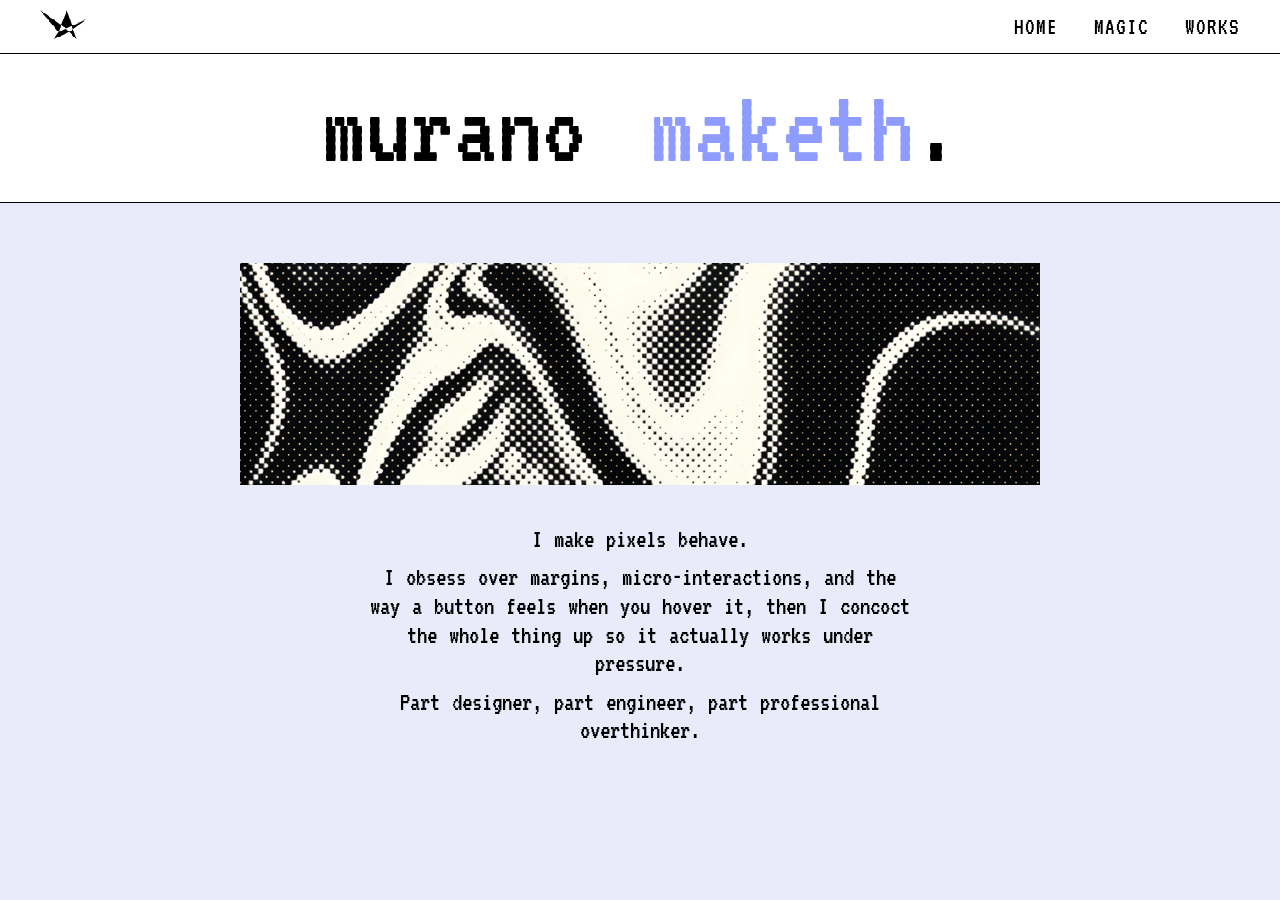
==== index.html @ e25b688c "Add files via upload" ====
<!DOCTYPE html>
<html lang="en">
<head>
    <meta charset="UTF-8">
    <meta name="viewport" content="width=device-width, initial-scale=1.0">
    <link rel="icon" type="image/png" href="Rectangle 7.png">
    <title>murano.</title>
    <link href="https://fonts.googleapis.com/css2?family=VT323&display=swap" rel="stylesheet">
    <link rel="stylesheet" href="style.css">
</head>
<body>

    <nav class="navbar">
        <div class="logo">
            <img src="Rectangle 7.png" alt="mura.works" class="logo-img">
        </div>
        <div class="nav-links">
            <a href="#">HOME</a>
            <a href="#">MAGIC</a>
            <a href="#">WORKS</a>
        </div>
    </nav>

    <header class="hero-section">
        <div class="hero-container">
            <span class="text-black">murano</span>
            <span class="text-blue">maketh<span class="dot">.</span></span>
        </div>
    </header>

    <main class="content">
        <div class="image-wrapper">
            <img src="Rectangle 6.png" alt="Design Graphic" class="main-image">
        </div>

        <article class="bio">
            <p>I make pixels behave.</p>
            <p>I obsess over margins, micro-interactions, and the way a button feels when you hover it, then I concoct the whole thing up so it actually works under pressure.</p>
            <p>Part designer, part engineer, part professional overthinker.</p>
        </article>
    </main>

    <script src="script.js"></script>
</body>
</html>
---- style.css ----
/* Reset and Base Styles */
* {
    margin: 0;
    padding: 0;
    box-sizing: border-box;
}

body {
    background-color: #E9EBFB; /* Light purple-grey background */
    font-family: 'VT323', monospace;
    color: #000;
}

/* Navbar */
.navbar {
    display: flex;
    justify-content: space-between;
    align-items: center;
    padding: 10px 40px;
    background-color: #fff;
    border-bottom: 1px solid #000;
}

.logo-img {
    height: 30px; /* Adjust based on your PNG size */
    image-rendering: pixelated;
}

.nav-links a {
    text-decoration: none;
    color: #000;
    font-size: 24px;
    margin-left: 30px;
    letter-spacing: 1px;
}

/* Hero Section */
.hero-section {
    background-color: #fff;
    padding: 30px 0;
    border-bottom: 1px solid #000;
    text-align: center;
}

.hero-container {
    font-size: 110px;
    line-height: 0.8;
}

.text-black { color: #000; }
.text-blue { color: #8E9BFF; margin-left: 20px; }
.dot { color: #000; }

/* Main Content */
.content {
    display: flex;
    flex-direction: column;
    align-items: center;
    padding: 60px 20px;
}

.image-wrapper {
    width: 100%;
    max-width: 800px;
    margin-bottom: 40px;
}

.main-image {
    width: 100%;
    display: block;
    /* Keeps halftone dots crisp */
    image-rendering: auto; 
}

/* Bio Text */
.bio {
    max-width: 550px;
    text-align: center;
}

.bio p {
    font-size: 26px;
    line-height: 1.1;
    margin-bottom: 10px;
    word-spacing: 2px;
}

/* Mobile Responsiveness */
@media (max-width: 768px) {
    .hero-container { font-size: 60px; }
    .nav-links a { font-size: 18px; margin-left: 15px; }
    .bio p { font-size: 20px; }
}
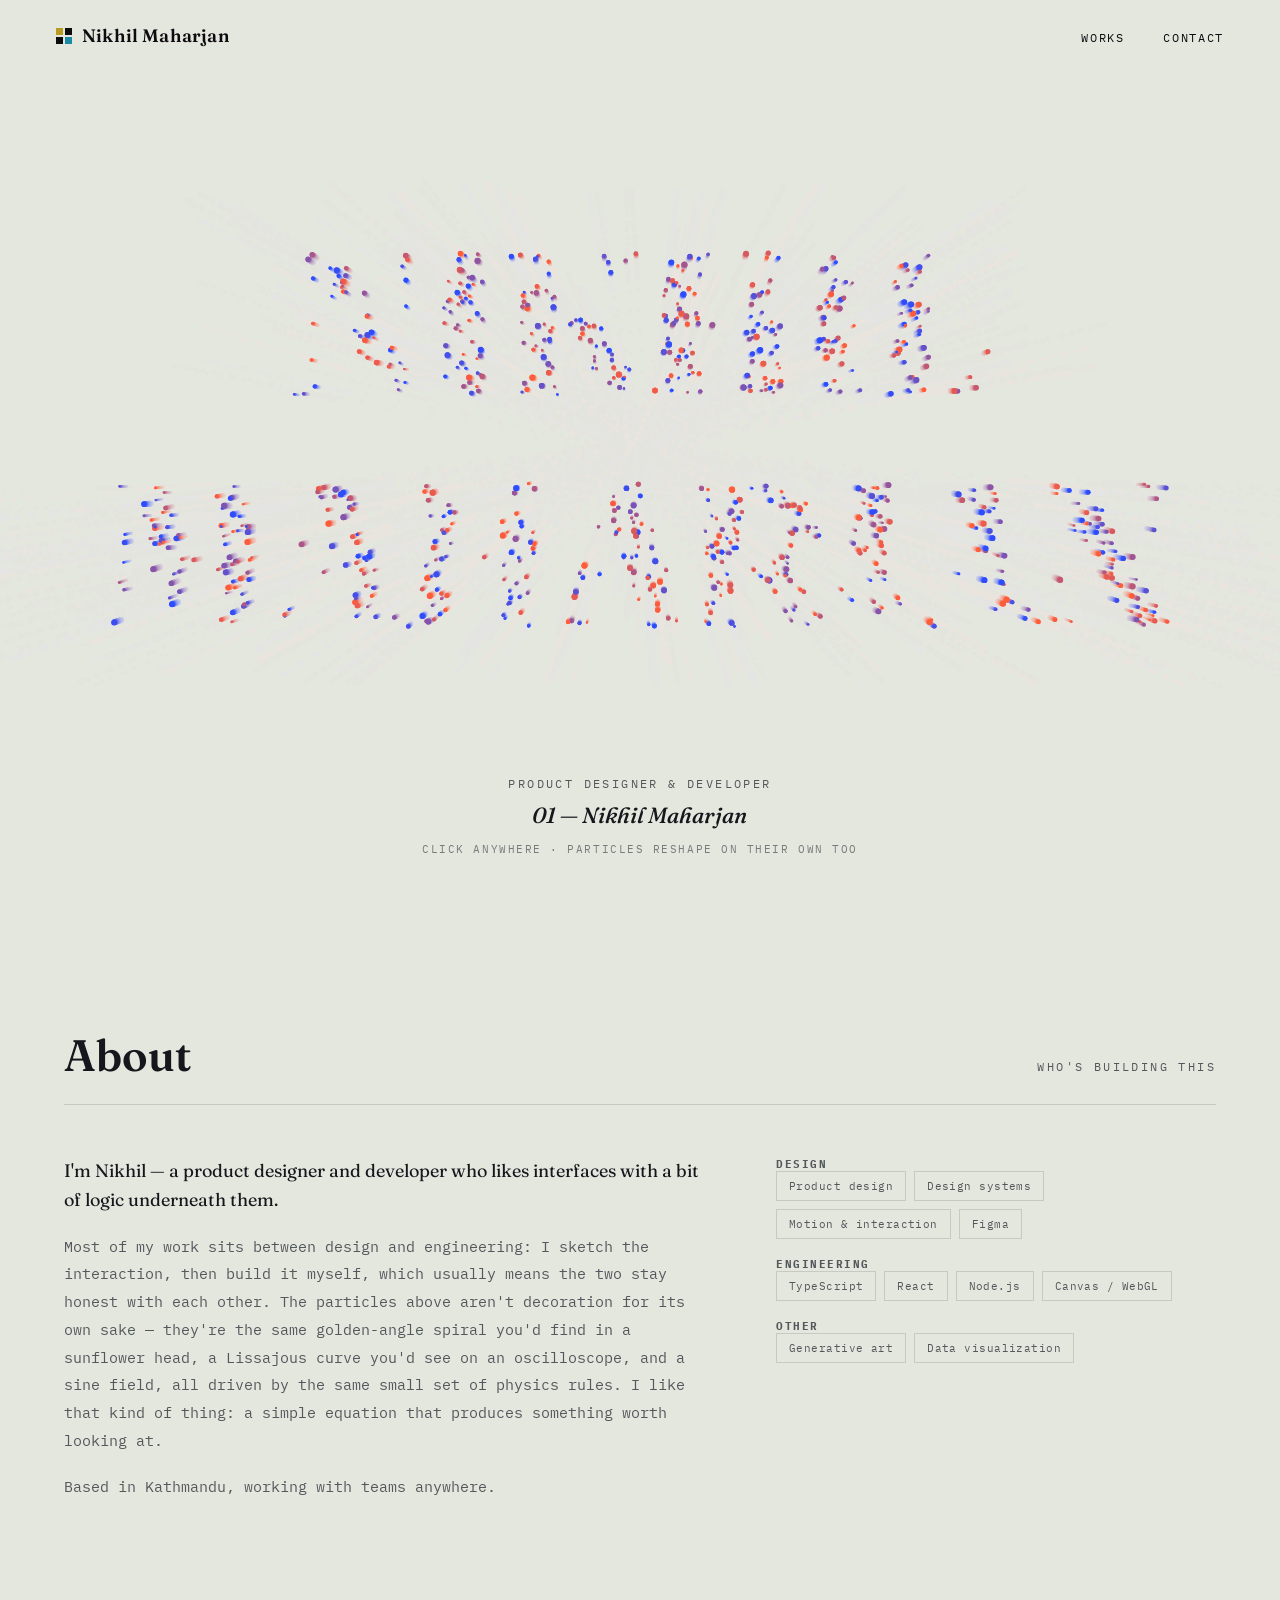
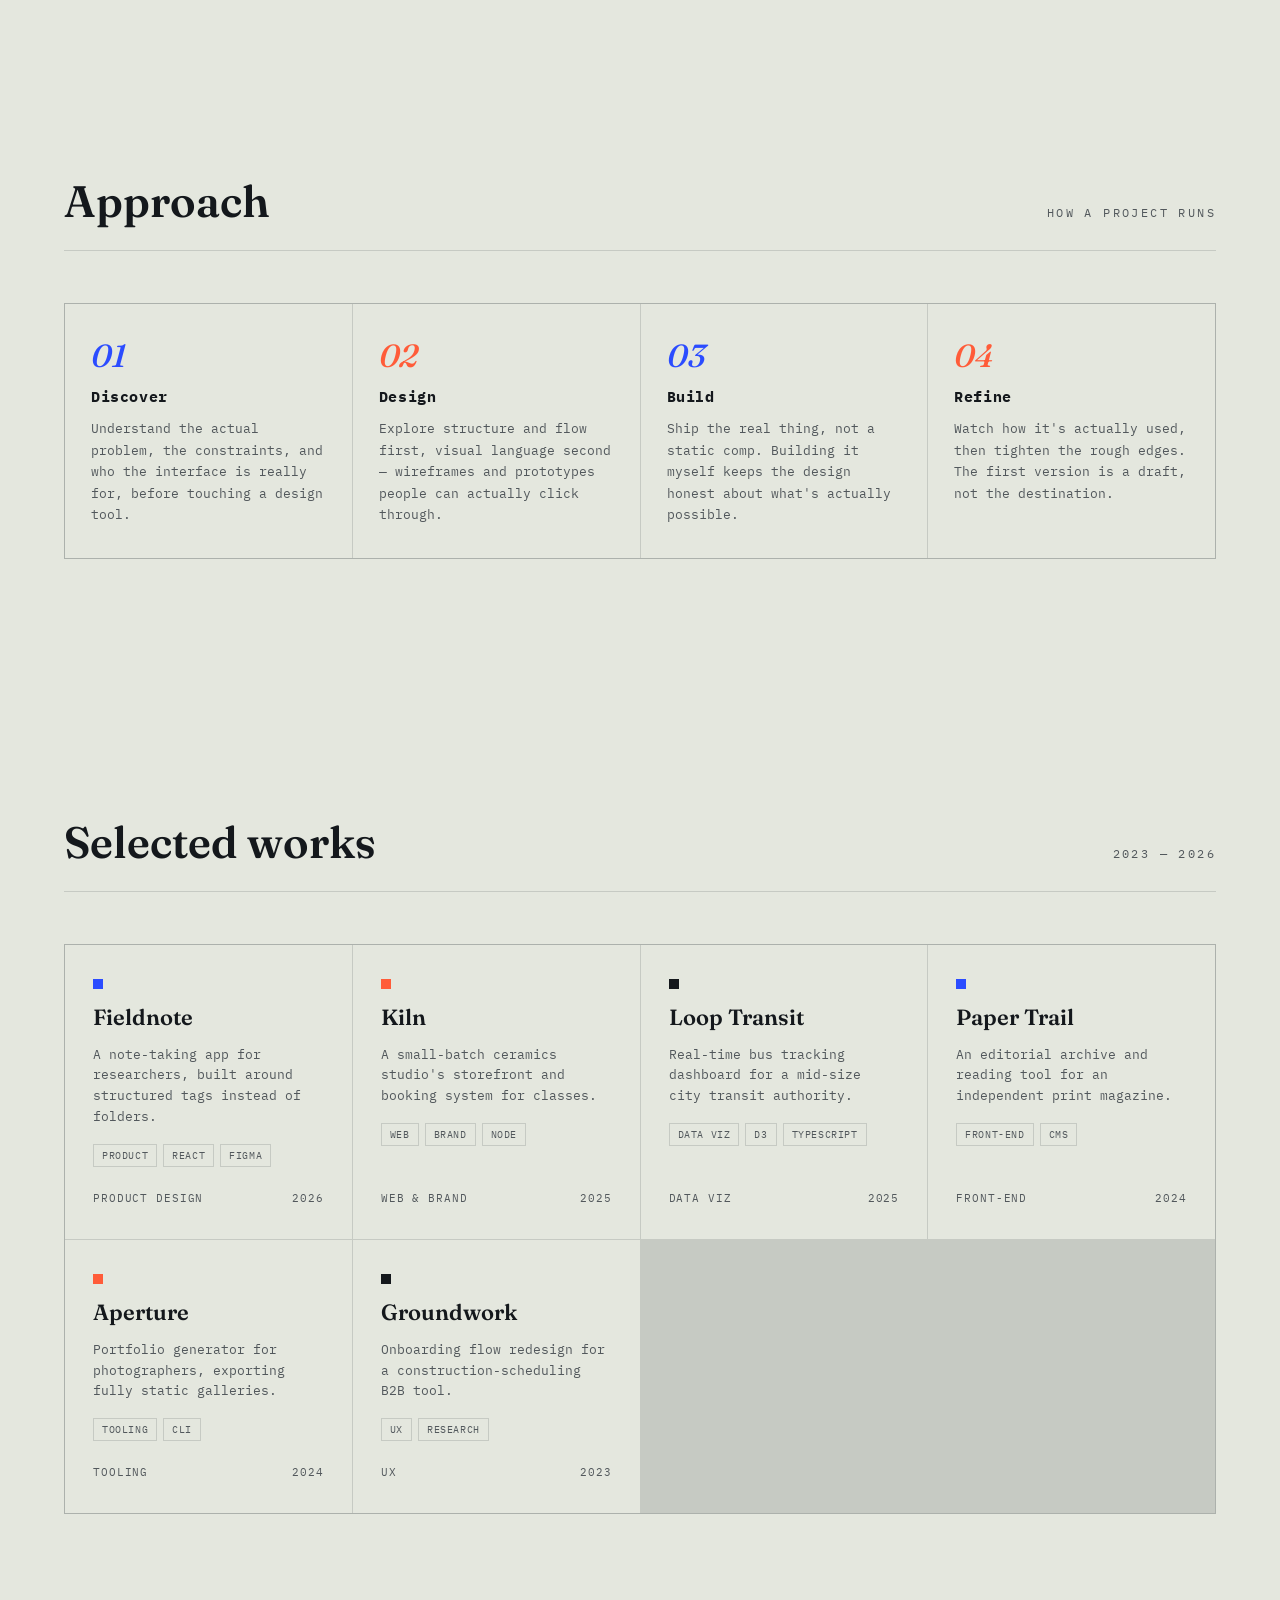
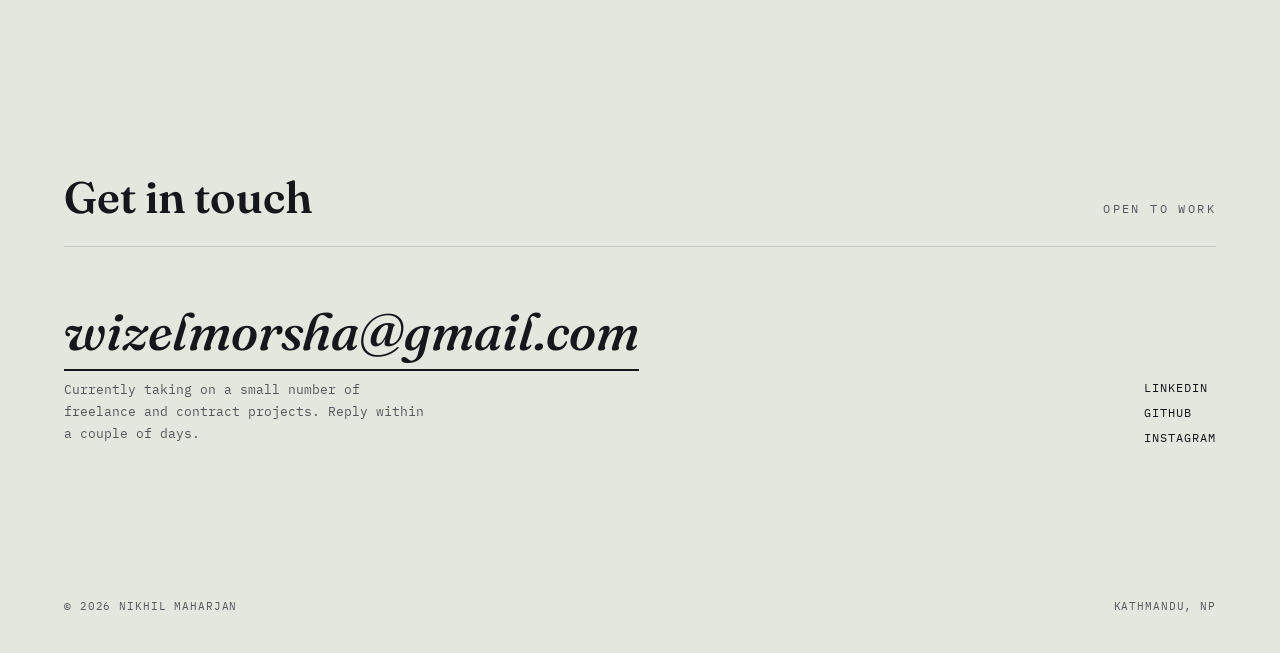
==== commit fca3d895: "Add files via upload" ====
--- a/index.html
+++ b/index.html
@@ -1,45 +1,184 @@
-<!DOCTYPE html>
-<html lang="en">
-<head>
-    <meta charset="UTF-8">
-    <meta name="viewport" content="width=device-width, initial-scale=1.0">
-    <link rel="icon" type="image/png" href="Rectangle 7.png">
-    <title>murano.</title>
-    <link href="https://fonts.googleapis.com/css2?family=VT323&display=swap" rel="stylesheet">
-    <link rel="stylesheet" href="style.css">
-</head>
-<body>
-
-    <nav class="navbar">
-        <div class="logo">
-            <img src="Rectangle 7.png" alt="mura.works" class="logo-img">
-        </div>
-        <div class="nav-links">
-            <a href="#">HOME</a>
-            <a href="#">MAGIC</a>
-            <a href="#">WORKS</a>
-        </div>
-    </nav>
-
-    <header class="hero-section">
-        <div class="hero-container">
-            <span class="text-black">murano</span>
-            <span class="text-blue">maketh<span class="dot">.</span></span>
-        </div>
-    </header>
-
-    <main class="content">
-        <div class="image-wrapper">
-            <img src="Rectangle 6.png" alt="Design Graphic" class="main-image">
-        </div>
-
-        <article class="bio">
-            <p>I make pixels behave.</p>
-            <p>I obsess over margins, micro-interactions, and the way a button feels when you hover it, then I concoct the whole thing up so it actually works under pressure.</p>
-            <p>Part designer, part engineer, part professional overthinker.</p>
-        </article>
-    </main>
-
-    <script src="script.js"></script>
-</body>
-</html>+<!DOCTYPE html>
+<html lang="en">
+<head>
+<meta charset="UTF-8">
+<meta name="viewport" content="width=device-width, initial-scale=1.0">
+<title>Nikhil Maharjan — Portfolio</title>
+<link rel="preconnect" href="https://fonts.googleapis.com">
+<link href="https://fonts.googleapis.com/css2?family=Fraunces:ital,opsz,wght@0,9..144,400;0,9..144,600;1,9..144,500&family=IBM+Plex+Mono:wght@400;500;600&display=swap" rel="stylesheet">
+<link rel="stylesheet" href="style.css">
+</head>
+<body>
+
+  <nav class="nav">
+    <a href="#" class="nav-mark">
+      <svg width="16" height="16" viewBox="0 0 16 16">
+        <rect x="0" y="0" width="7" height="7" fill="#2b4cff"/>
+        <rect x="9" y="0" width="7" height="7" fill="#f2f2ee"/>
+        <rect x="0" y="9" width="7" height="7" fill="#f2f2ee"/>
+        <rect x="9" y="9" width="7" height="7" fill="#ff5c39"/>
+      </svg>
+      Nikhil Maharjan
+    </a>
+    <ul class="nav-links">
+      <li><a href="#works">Works</a></li>
+      <li><a href="#contact">Contact</a></li>
+    </ul>
+  </nav>
+
+  <section class="hero" id="hero">
+    <canvas id="scene" class="scene-canvas" aria-hidden="true"></canvas>
+    <div class="hero-ui">
+      <p class="eyebrow">Product Designer &amp; Developer</p>
+      <p class="formation-label" id="formationLabel">01 — Nikhil Maharjan</p>
+      <span class="hint">click anywhere · particles reshape on their own too</span>
+    </div>
+  </section>
+
+  <section id="about">
+    <div class="section-head">
+      <h2>About</h2>
+      <p class="eyebrow">Who's building this</p>
+    </div>
+    <div class="about-wrap">
+      <div class="about-bio">
+        <p>I'm Nikhil — a product designer and developer who likes interfaces with a bit of logic underneath them.</p>
+        <p>Most of my work sits between design and engineering: I sketch the interaction, then build it myself, which usually means the two stay honest with each other. The particles above aren't decoration for its own sake — they're the same golden-angle spiral you'd find in a sunflower head, a Lissajous curve you'd see on an oscilloscope, and a sine field, all driven by the same small set of physics rules. I like that kind of thing: a simple equation that produces something worth looking at.</p>
+        <p>Based in Kathmandu, working with teams anywhere.</p>
+      </div>
+      <div class="about-skills">
+        <div>
+          <h3>Design</h3>
+          <div class="chip-row">
+            <span class="chip">Product design</span>
+            <span class="chip">Design systems</span>
+            <span class="chip">Motion &amp; interaction</span>
+            <span class="chip">Figma</span>
+          </div>
+        </div>
+        <div>
+          <h3>Engineering</h3>
+          <div class="chip-row">
+            <span class="chip">TypeScript</span>
+            <span class="chip">React</span>
+            <span class="chip">Node.js</span>
+            <span class="chip">Canvas / WebGL</span>
+          </div>
+        </div>
+        <div>
+          <h3>Other</h3>
+          <div class="chip-row">
+            <span class="chip">Generative art</span>
+            <span class="chip">Data visualization</span>
+          </div>
+        </div>
+      </div>
+    </div>
+  </section>
+
+  <section id="approach">
+    <div class="section-head">
+      <h2>Approach</h2>
+      <p class="eyebrow">How a project runs</p>
+    </div>
+    <div class="approach-grid">
+      <article class="approach-card">
+        <span class="approach-num">01</span>
+        <h3>Discover</h3>
+        <p>Understand the actual problem, the constraints, and who the interface is really for, before touching a design tool.</p>
+      </article>
+      <article class="approach-card">
+        <span class="approach-num">02</span>
+        <h3>Design</h3>
+        <p>Explore structure and flow first, visual language second — wireframes and prototypes people can actually click through.</p>
+      </article>
+      <article class="approach-card">
+        <span class="approach-num">03</span>
+        <h3>Build</h3>
+        <p>Ship the real thing, not a static comp. Building it myself keeps the design honest about what's actually possible.</p>
+      </article>
+      <article class="approach-card">
+        <span class="approach-num">04</span>
+        <h3>Refine</h3>
+        <p>Watch how it's actually used, then tighten the rough edges. The first version is a draft, not the destination.</p>
+      </article>
+    </div>
+  </section>
+
+  <section id="works">
+    <div class="section-head">
+      <h2>Selected works</h2>
+      <p class="eyebrow">2023 — 2026</p>
+    </div>
+    <div class="works-grid">
+      <article class="work">
+        <div class="work-mark"></div>
+        <h3>Fieldnote</h3>
+        <p>A note-taking app for researchers, built around structured tags instead of folders.</p>
+        <div class="tag-row"><span class="tag">Product</span><span class="tag">React</span><span class="tag">Figma</span></div>
+        <div class="work-meta"><span>Product design</span><span>2026</span></div>
+      </article>
+      <article class="work">
+        <div class="work-mark"></div>
+        <h3>Kiln</h3>
+        <p>A small-batch ceramics studio's storefront and booking system for classes.</p>
+        <div class="tag-row"><span class="tag">Web</span><span class="tag">Brand</span><span class="tag">Node</span></div>
+        <div class="work-meta"><span>Web &amp; brand</span><span>2025</span></div>
+      </article>
+      <article class="work">
+        <div class="work-mark"></div>
+        <h3>Loop Transit</h3>
+        <p>Real-time bus tracking dashboard for a mid-size city transit authority.</p>
+        <div class="tag-row"><span class="tag">Data viz</span><span class="tag">D3</span><span class="tag">TypeScript</span></div>
+        <div class="work-meta"><span>Data viz</span><span>2025</span></div>
+      </article>
+      <article class="work">
+        <div class="work-mark"></div>
+        <h3>Paper Trail</h3>
+        <p>An editorial archive and reading tool for an independent print magazine.</p>
+        <div class="tag-row"><span class="tag">Front-end</span><span class="tag">CMS</span></div>
+        <div class="work-meta"><span>Front-end</span><span>2024</span></div>
+      </article>
+      <article class="work">
+        <div class="work-mark"></div>
+        <h3>Aperture</h3>
+        <p>Portfolio generator for photographers, exporting fully static galleries.</p>
+        <div class="tag-row"><span class="tag">Tooling</span><span class="tag">CLI</span></div>
+        <div class="work-meta"><span>Tooling</span><span>2024</span></div>
+      </article>
+      <article class="work">
+        <div class="work-mark"></div>
+        <h3>Groundwork</h3>
+        <p>Onboarding flow redesign for a construction-scheduling B2B tool.</p>
+        <div class="tag-row"><span class="tag">UX</span><span class="tag">Research</span></div>
+        <div class="work-meta"><span>UX</span><span>2023</span></div>
+      </article>
+    </div>
+  </section>
+
+  <section id="contact">
+    <div class="section-head">
+      <h2>Get in touch</h2>
+      <p class="eyebrow">Open to work</p>
+    </div>
+    <div class="contact-wrap">
+      <div>
+        <a class="contact-email" href="wizelmorsha@gmail.com">wizelmorsha@gmail.com</a>
+        <p class="contact-note">Currently taking on a small number of freelance and contract projects. Reply within a couple of days.</p>
+      </div>
+      <ul class="contact-list">
+        <li><a href="#">LinkedIn</a></li>
+        <li><a href="#">GitHub</a></li>
+        <li><a href="#">Instagram</a></li>
+      </ul>
+    </div>
+  </section>
+
+  <footer>
+    <span>© 2026 Nikhil Maharjan</span>
+    <span>Kathmandu, NP</span>
+  </footer>
+
+  <script src="script.js"></script>
+</body>
+</html>
--- a/style.css
+++ b/style.css
@@ -1,93 +1,349 @@
-/* Reset and Base Styles */
-* {
-    margin: 0;
-    padding: 0;
-    box-sizing: border-box;
-}
-
-body {
-    background-color: #E9EBFB; /* Light purple-grey background */
-    font-family: 'VT323', monospace;
-    color: #000;
-}
-
-/* Navbar */
-.navbar {
-    display: flex;
-    justify-content: space-between;
-    align-items: center;
-    padding: 10px 40px;
-    background-color: #fff;
-    border-bottom: 1px solid #000;
-}
-
-.logo-img {
-    height: 30px; /* Adjust based on your PNG size */
-    image-rendering: pixelated;
-}
-
-.nav-links a {
-    text-decoration: none;
-    color: #000;
-    font-size: 24px;
-    margin-left: 30px;
-    letter-spacing: 1px;
-}
-
-/* Hero Section */
-.hero-section {
-    background-color: #fff;
-    padding: 30px 0;
-    border-bottom: 1px solid #000;
-    text-align: center;
-}
-
-.hero-container {
-    font-size: 110px;
-    line-height: 0.8;
-}
-
-.text-black { color: #000; }
-.text-blue { color: #8E9BFF; margin-left: 20px; }
-.dot { color: #000; }
-
-/* Main Content */
-.content {
-    display: flex;
-    flex-direction: column;
-    align-items: center;
-    padding: 60px 20px;
-}
-
-.image-wrapper {
-    width: 100%;
-    max-width: 800px;
-    margin-bottom: 40px;
-}
-
-.main-image {
-    width: 100%;
-    display: block;
-    /* Keeps halftone dots crisp */
-    image-rendering: auto; 
-}
-
-/* Bio Text */
-.bio {
-    max-width: 550px;
-    text-align: center;
-}
-
-.bio p {
-    font-size: 26px;
-    line-height: 1.1;
-    margin-bottom: 10px;
-    word-spacing: 2px;
-}
-
-/* Mobile Responsiveness */
-@media (max-width: 768px) {
-    .hero-container { font-size: 60px; }
-    .nav-links a { font-size: 18px; margin-left: 15px; }
-    .bio p { font-size: 20px; }
-}+:root{
+  --ink: #14181c;
+  --paper: #e4e7de;
+  --paper-2: #d9ddd0;
+  --signal: #2b4cff;
+  --signal-warm: #ff5c39;
+  --ink-soft: #52585c;
+  --line: rgba(20,24,28,0.14);
+}
+
+*{ box-sizing:border-box; }
+html{ scroll-behavior:smooth; }
+
+body{
+  margin:0;
+  background:var(--paper);
+  color:var(--ink);
+  font-family:'IBM Plex Mono', monospace;
+  overflow-x:hidden;
+}
+
+a{ color:inherit; }
+
+/* ---------- NAV ---------- */
+.nav{
+  position:fixed;
+  top:0; left:0; right:0;
+  z-index:100;
+  display:flex;
+  align-items:center;
+  justify-content:space-between;
+  padding: 24px clamp(20px, 5vw, 56px);
+  mix-blend-mode: difference;
+  color: #f2f2ee;
+}
+.nav-mark{
+  display:flex;
+  align-items:center;
+  gap:10px;
+  text-decoration:none;
+  font-family:'Fraunces', serif;
+  font-weight:600;
+  font-size:18px;
+  letter-spacing:0.01em;
+}
+.nav-mark svg{ display:block; }
+.nav-links{
+  display:flex;
+  gap:clamp(18px, 3vw, 40px);
+  list-style:none;
+  margin:0; padding:0;
+}
+.nav-links a{
+  text-decoration:none;
+  font-size:12px;
+  letter-spacing:0.14em;
+  text-transform:uppercase;
+  position:relative;
+  padding-bottom:3px;
+}
+.nav-links a::after{
+  content:"";
+  position:absolute; left:0; bottom:0;
+  width:100%; height:1px;
+  background:currentColor;
+  transform:scaleX(0);
+  transform-origin:right;
+  transition:transform .35s ease;
+}
+.nav-links a:hover::after{ transform:scaleX(1); transform-origin:left; }
+
+/* ---------- HERO ---------- */
+.hero{
+  position:relative;
+  height:100vh;
+  width:100%;
+  overflow:hidden;
+  background:var(--paper);
+}
+
+.scene-canvas{
+  position:absolute;
+  inset:0;
+  z-index:1;
+  display:block;
+  width:100%;
+  height:100%;
+  cursor:pointer;
+}
+
+.hero-ui{
+  position:absolute;
+  z-index:5;
+  left:50%;
+  bottom:44px;
+  transform:translateX(-50%);
+  text-align:center;
+  pointer-events:none;
+}
+.hero-ui .eyebrow{
+  font-size:12px;
+  letter-spacing:0.2em;
+  text-transform:uppercase;
+  color:var(--ink-soft);
+  margin:0 0 10px;
+}
+.formation-label{
+  font-family:'Fraunces', serif;
+  font-style:italic;
+  font-weight:500;
+  font-size:clamp(16px, 2.4vw, 22px);
+  margin:0 0 10px;
+  min-height:1.4em;
+}
+.hint{
+  display:block;
+  font-size:11px;
+  letter-spacing:0.14em;
+  text-transform:uppercase;
+  color:var(--ink-soft);
+  opacity:0.75;
+}
+
+@media (prefers-reduced-motion: reduce){
+  .hero-ui{ transition:none !important; }
+}
+
+/* ---------- SHARED SECTION LAYOUT ---------- */
+section{
+  position:relative;
+  z-index:5;
+  background:var(--paper);
+  padding: clamp(72px, 10vw, 130px) clamp(20px, 6vw, 64px);
+}
+
+.section-head{
+  display:flex;
+  align-items:baseline;
+  justify-content:space-between;
+  flex-wrap:wrap;
+  gap:12px;
+  margin-bottom:52px;
+  border-bottom:1px solid var(--line);
+  padding-bottom:22px;
+}
+.section-head h2{
+  font-family:'Fraunces', serif;
+  font-weight:600;
+  font-size:clamp(28px, 4vw, 44px);
+  margin:0;
+}
+.section-head .eyebrow{
+  margin:0;
+  font-size:12px;
+  letter-spacing:0.2em;
+  text-transform:uppercase;
+  color:var(--ink-soft);
+}
+
+/* ---------- ABOUT ---------- */
+.about-wrap{
+  display:flex;
+  gap:clamp(32px, 6vw, 72px);
+  flex-wrap:wrap;
+}
+.about-bio{
+  flex:1 1 440px;
+  max-width:640px;
+}
+.about-bio p{
+  font-size:15px;
+  line-height:1.85;
+  color:var(--ink-soft);
+  margin:0 0 18px;
+}
+.about-bio p:first-child{
+  font-size:18px;
+  color:var(--ink);
+  font-family:'Fraunces', serif;
+  font-weight:400;
+  line-height:1.6;
+}
+.about-skills{
+  flex:1 1 240px;
+  display:flex;
+  flex-direction:column;
+  gap:18px;
+}
+.about-skills h3{
+  font-size:11px;
+  letter-spacing:0.14em;
+  text-transform:uppercase;
+  color:var(--ink-soft);
+  margin:0;
+}
+.chip-row{
+  display:flex;
+  flex-wrap:wrap;
+  gap:8px;
+}
+.chip{
+  font-size:11px;
+  letter-spacing:0.04em;
+  padding:7px 12px;
+  border:1px solid var(--line);
+  color:var(--ink-soft);
+}
+
+/* ---------- APPROACH ---------- */
+.approach-grid{
+  display:grid;
+  grid-template-columns:repeat(auto-fit, minmax(220px, 1fr));
+  gap:1px;
+  background:var(--line);
+  border:1px solid var(--line);
+}
+.approach-card{
+  background:var(--paper);
+  padding:32px 26px;
+  display:flex;
+  flex-direction:column;
+  gap:12px;
+}
+.approach-num{
+  font-family:'Fraunces', serif;
+  font-style:italic;
+  font-weight:500;
+  font-size:32px;
+  color:var(--signal);
+}
+.approach-card:nth-child(2n) .approach-num{ color:var(--signal-warm); }
+.approach-card h3{
+  font-size:15px;
+  letter-spacing:0.04em;
+  margin:0;
+}
+.approach-card p{
+  font-size:13px;
+  line-height:1.65;
+  color:var(--ink-soft);
+  margin:0;
+}
+
+/* ---------- WORKS ---------- */
+.works-grid{
+  display:grid;
+  grid-template-columns:repeat(auto-fit, minmax(280px, 1fr));
+  gap:1px;
+  background:var(--line);
+  border:1px solid var(--line);
+}
+.work{
+  background:var(--paper);
+  padding:34px 28px;
+  display:flex;
+  flex-direction:column;
+  gap:14px;
+  transition:background .3s ease;
+}
+.work:hover{ background:var(--paper-2); }
+.work-mark{
+  width:10px; height:10px;
+  background:var(--signal);
+}
+.work:nth-child(3n+2) .work-mark{ background:var(--signal-warm); }
+.work:nth-child(3n) .work-mark{ background:var(--ink); }
+.work h3{
+  font-family:'Fraunces', serif;
+  font-weight:600;
+  font-size:22px;
+  margin:0;
+}
+.work p{
+  font-size:13px;
+  line-height:1.6;
+  color:var(--ink-soft);
+  margin:0;
+}
+.tag-row{
+  display:flex;
+  flex-wrap:wrap;
+  gap:6px;
+  margin-top:2px;
+}
+.tag{
+  font-size:10px;
+  letter-spacing:0.06em;
+  text-transform:uppercase;
+  color:var(--ink-soft);
+  border:1px solid var(--line);
+  padding:4px 8px;
+}
+.work-meta{
+  display:flex;
+  justify-content:space-between;
+  font-size:11px;
+  letter-spacing:0.08em;
+  text-transform:uppercase;
+  color:var(--ink-soft);
+  margin-top:auto;
+  padding-top:10px;
+}
+
+/* ---------- CONTACT ---------- */
+.contact-wrap{
+  display:flex;
+  flex-wrap:wrap;
+  gap:40px;
+  justify-content:space-between;
+  align-items:flex-end;
+}
+.contact-email{
+  font-family:'Fraunces', serif;
+  font-style:italic;
+  font-weight:500;
+  font-size:clamp(26px, 5vw, 52px);
+  text-decoration:none;
+  border-bottom:2px solid var(--ink);
+  padding-bottom:6px;
+}
+.contact-note{
+  font-size:13px;
+  color:var(--ink-soft);
+  max-width:360px;
+  line-height:1.7;
+  margin:16px 0 0;
+}
+.contact-list{
+  list-style:none;
+  margin:0; padding:0;
+  display:flex;
+  flex-direction:column;
+  gap:10px;
+  font-size:12px;
+  letter-spacing:0.08em;
+  text-transform:uppercase;
+}
+.contact-list a{ text-decoration:none; }
+.contact-list a:hover{ color:var(--signal); }
+
+footer{
+  padding:26px clamp(20px, 6vw, 64px) 40px;
+  display:flex;
+  justify-content:space-between;
+  font-size:11px;
+  letter-spacing:0.08em;
+  text-transform:uppercase;
+  color:var(--ink-soft);
+}
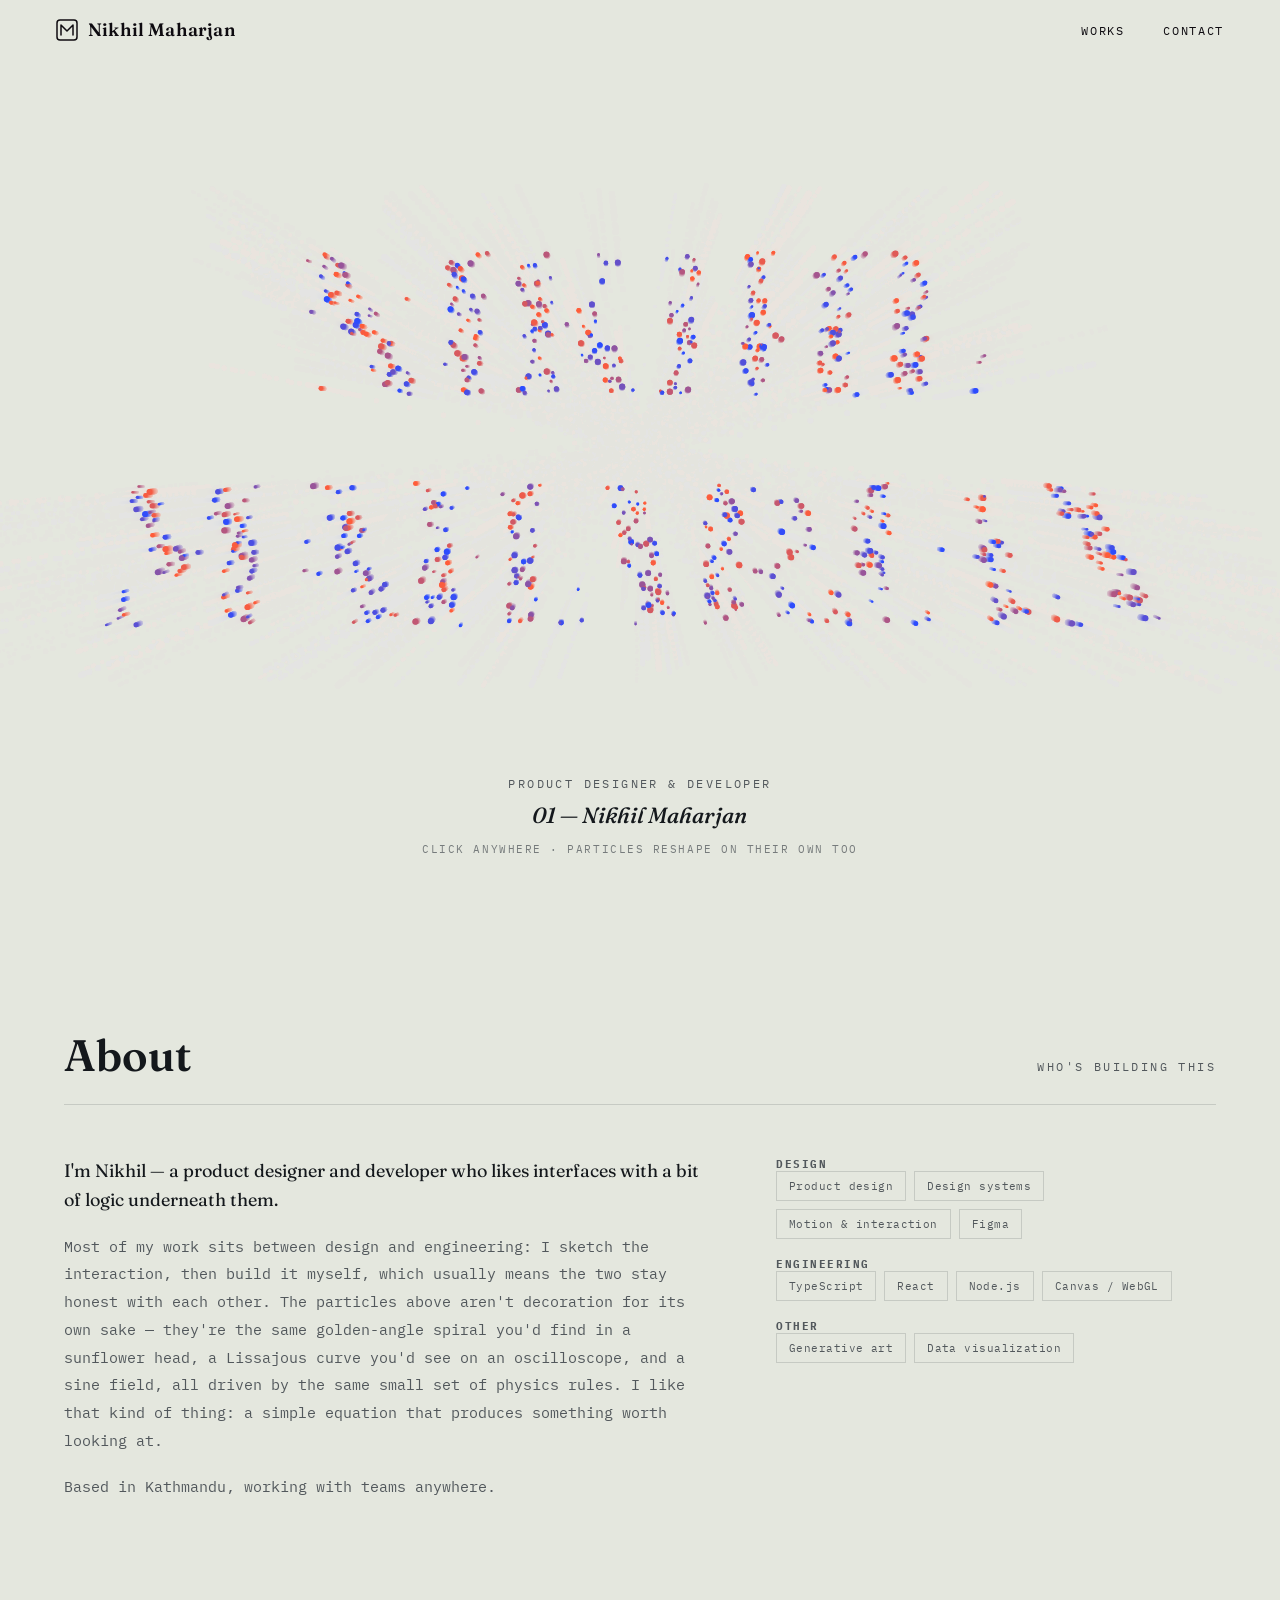
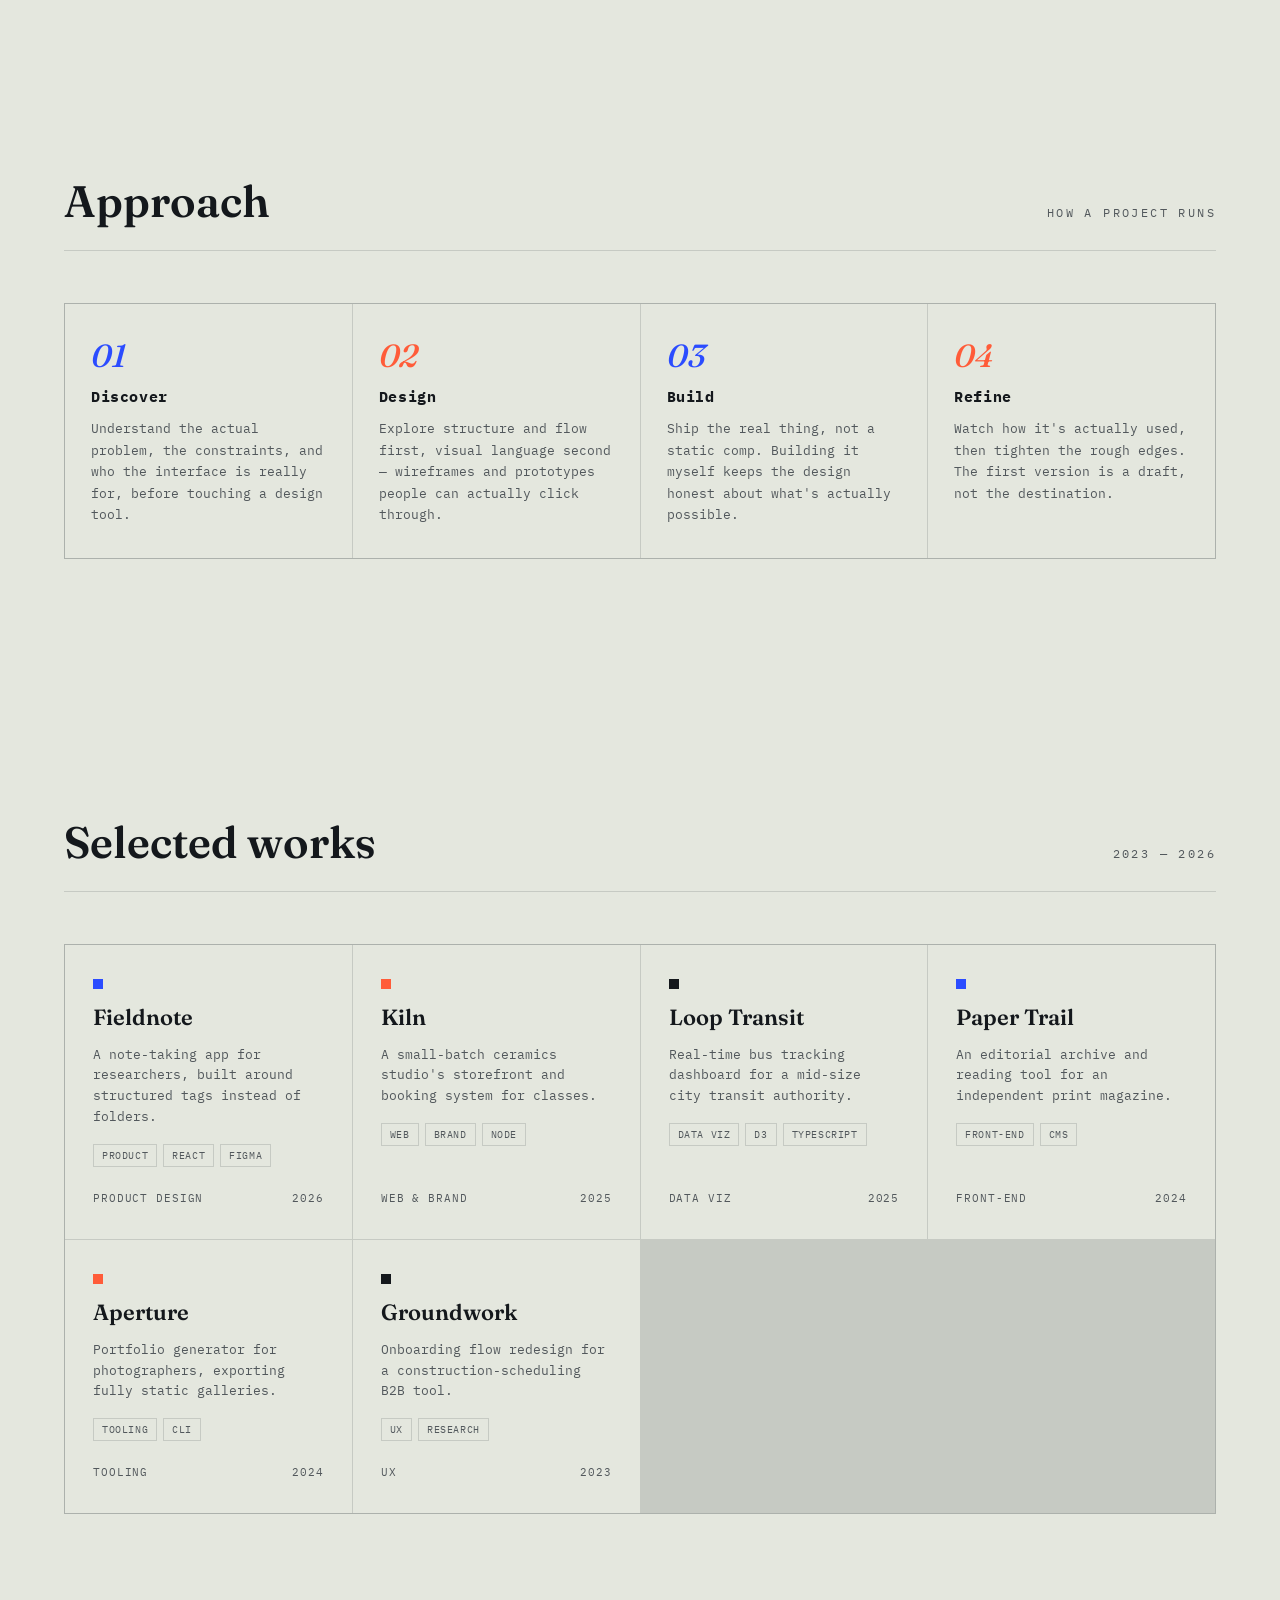
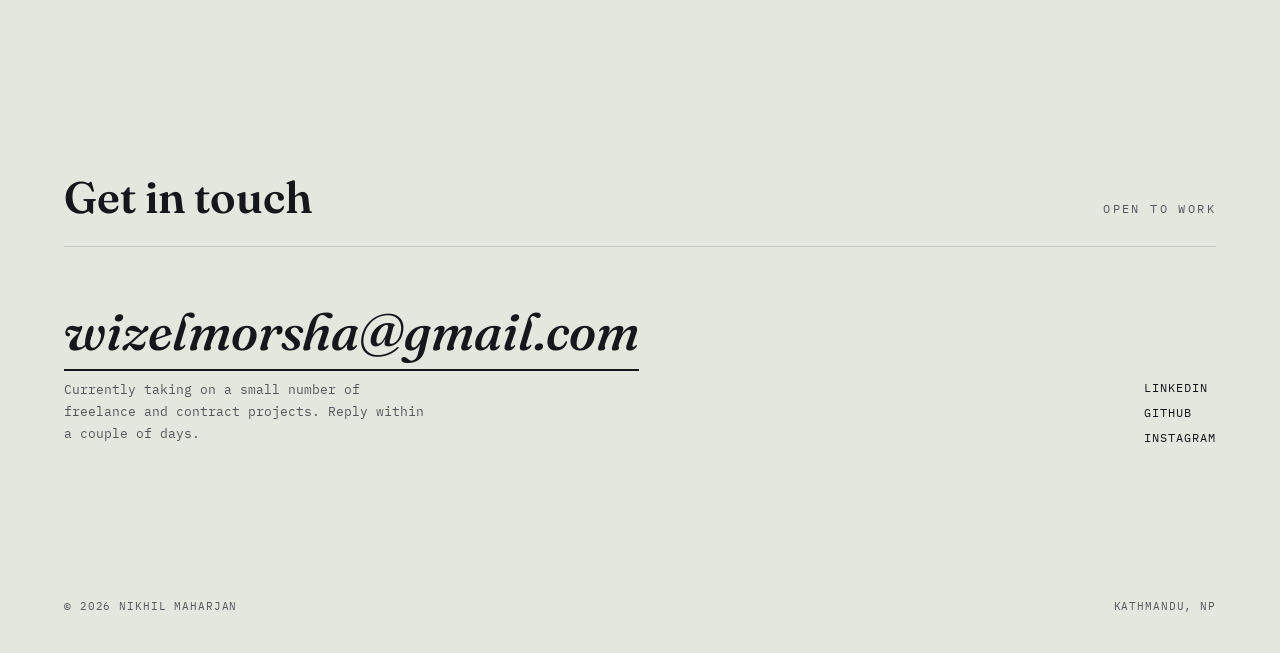
==== commit 17965a70: "Add files via upload" ====
--- a/index.html
+++ b/index.html
@@ -7,18 +7,18 @@
 <link rel="preconnect" href="https://fonts.googleapis.com">
 <link href="https://fonts.googleapis.com/css2?family=Fraunces:ital,opsz,wght@0,9..144,400;0,9..144,600;1,9..144,500&family=IBM+Plex+Mono:wght@400;500;600&display=swap" rel="stylesheet">
 <link rel="stylesheet" href="style.css">
+<link rel="icon" type="image/svg+xml" href="logo.svg">
+<link rel="apple-touch-icon" href="logo.svg">
 </head>
 <body>
 
   <nav class="nav">
-    <a href="#" class="nav-mark">
-      <svg width="16" height="16" viewBox="0 0 16 16">
-        <rect x="0" y="0" width="7" height="7" fill="#2b4cff"/>
-        <rect x="9" y="0" width="7" height="7" fill="#f2f2ee"/>
-        <rect x="0" y="9" width="7" height="7" fill="#f2f2ee"/>
-        <rect x="9" y="9" width="7" height="7" fill="#ff5c39"/>
+    <a href="#hero" class="nav-mark" aria-label="Nikhil Maharjan — home">
+      <svg class="site-logo" width="22" height="22" viewBox="0 0 22 22" role="img" aria-hidden="true">
+        <rect x="1" y="1" width="20" height="20" rx="3" fill="none" stroke="currentColor" stroke-width="1.5"/>
+        <path d="M5 16V6l6 6 6-6v10" fill="none" stroke="currentColor" stroke-width="1.5" stroke-linecap="round" stroke-linejoin="round"/>
       </svg>
-      Nikhil Maharjan
+      <span>Nikhil Maharjan</span>
     </a>
     <ul class="nav-links">
       <li><a href="#works">Works</a></li>
@@ -163,7 +163,7 @@
     </div>
     <div class="contact-wrap">
       <div>
-        <a class="contact-email" href="wizelmorsha@gmail.com">wizelmorsha@gmail.com</a>
+        <a class="contact-email" href="mailto:wizelmorsha@gmail.com">wizelmorsha@gmail.com</a>
         <p class="contact-note">Currently taking on a small number of freelance and contract projects. Reply within a couple of days.</p>
       </div>
       <ul class="contact-list">
--- a/style.css
+++ b/style.css
@@ -24,26 +24,34 @@
 /* ---------- NAV ---------- */
 .nav{
   position:fixed;
-  top:0; left:0; right:0;
-  z-index:100;
+  top:0;
+  left:0;
+  right:0;
+  z-index:1000;
   display:flex;
   align-items:center;
   justify-content:space-between;
-  padding: 24px clamp(20px, 5vw, 56px);
-  mix-blend-mode: difference;
-  color: #f2f2ee;
+  padding:18px clamp(16px, 5vw, 56px);
+  mix-blend-mode:difference;
+  color:#f2f2ee;
+  isolation:isolate;
+  will-change:transform;
 }
 .nav-mark{
   display:flex;
   align-items:center;
   gap:10px;
+  flex-shrink:0;
   text-decoration:none;
   font-family:'Fraunces', serif;
   font-weight:600;
   font-size:18px;
   letter-spacing:0.01em;
 }
-.nav-mark svg{ display:block; }
+.nav-mark svg{
+  display:block;
+  flex-shrink:0;
+}
 .nav-links{
   display:flex;
   gap:clamp(18px, 3vw, 40px);
@@ -56,6 +64,7 @@
   letter-spacing:0.14em;
   text-transform:uppercase;
   position:relative;
+  display:inline-block;
   padding-bottom:3px;
 }
 .nav-links a::after{
@@ -72,7 +81,8 @@
 /* ---------- HERO ---------- */
 .hero{
   position:relative;
-  height:100vh;
+  height:100svh;
+  min-height:560px;
   width:100%;
   overflow:hidden;
   background:var(--paper);
@@ -347,3 +357,144 @@
   text-transform:uppercase;
   color:var(--ink-soft);
 }
+
+
+/* ---------- MOBILE ---------- */
+@media (max-width: 640px){
+  .nav{
+    padding:14px 16px;
+  }
+
+  .nav-mark{
+    gap:8px;
+    font-size:15px;
+  }
+
+  .site-logo{
+    width:20px;
+    height:20px;
+  }
+
+  .nav-links{
+    gap:14px;
+  }
+
+  .nav-links a{
+    font-size:10px;
+    letter-spacing:0.09em;
+  }
+
+  .hero-ui{
+    width:calc(100% - 32px);
+    bottom:28px;
+  }
+
+  .hero-ui .eyebrow{
+    font-size:9px;
+    letter-spacing:0.12em;
+    line-height:1.5;
+  }
+
+  .formation-label{
+    font-size:clamp(15px, 5vw, 20px);
+    line-height:1.3;
+  }
+
+  .hint{
+    font-size:9px;
+    letter-spacing:0.08em;
+    line-height:1.5;
+  }
+
+  section{
+    padding:64px 16px;
+  }
+
+  .section-head{
+    margin-bottom:34px;
+    padding-bottom:16px;
+  }
+
+  .section-head h2{
+    font-size:clamp(28px, 9vw, 38px);
+  }
+
+  .section-head .eyebrow{
+    font-size:9px;
+    letter-spacing:0.12em;
+  }
+
+  .about-bio p{
+    font-size:14px;
+    line-height:1.75;
+  }
+
+  .about-bio p:first-child{
+    font-size:19px;
+    line-height:1.45;
+  }
+
+  .about-skills{
+    flex-basis:100%;
+  }
+
+  .chip{
+    font-size:10px;
+    padding:7px 9px;
+  }
+
+  .approach-card{
+    padding:24px 20px;
+  }
+
+  .approach-card p,
+  .work p{
+    font-size:13px;
+    line-height:1.7;
+  }
+
+  .works-grid{
+    grid-template-columns:1fr;
+  }
+
+  .contact-wrap{
+    align-items:flex-start;
+    gap:32px;
+  }
+
+  .contact-email{
+    display:inline-block;
+    max-width:100%;
+    font-size:clamp(25px, 8vw, 40px);
+    overflow-wrap:anywhere;
+  }
+
+  .contact-note{
+    font-size:12px;
+    line-height:1.7;
+  }
+
+  footer{
+    padding:22px 16px 30px;
+    flex-direction:column;
+    gap:8px;
+    font-size:9px;
+  }
+}
+
+@media (max-width: 380px){
+  .nav-mark span{
+    max-width:120px;
+    overflow:hidden;
+    text-overflow:ellipsis;
+    white-space:nowrap;
+  }
+
+  .nav-links{
+    gap:10px;
+  }
+
+  .nav-links a{
+    font-size:9px;
+  }
+}
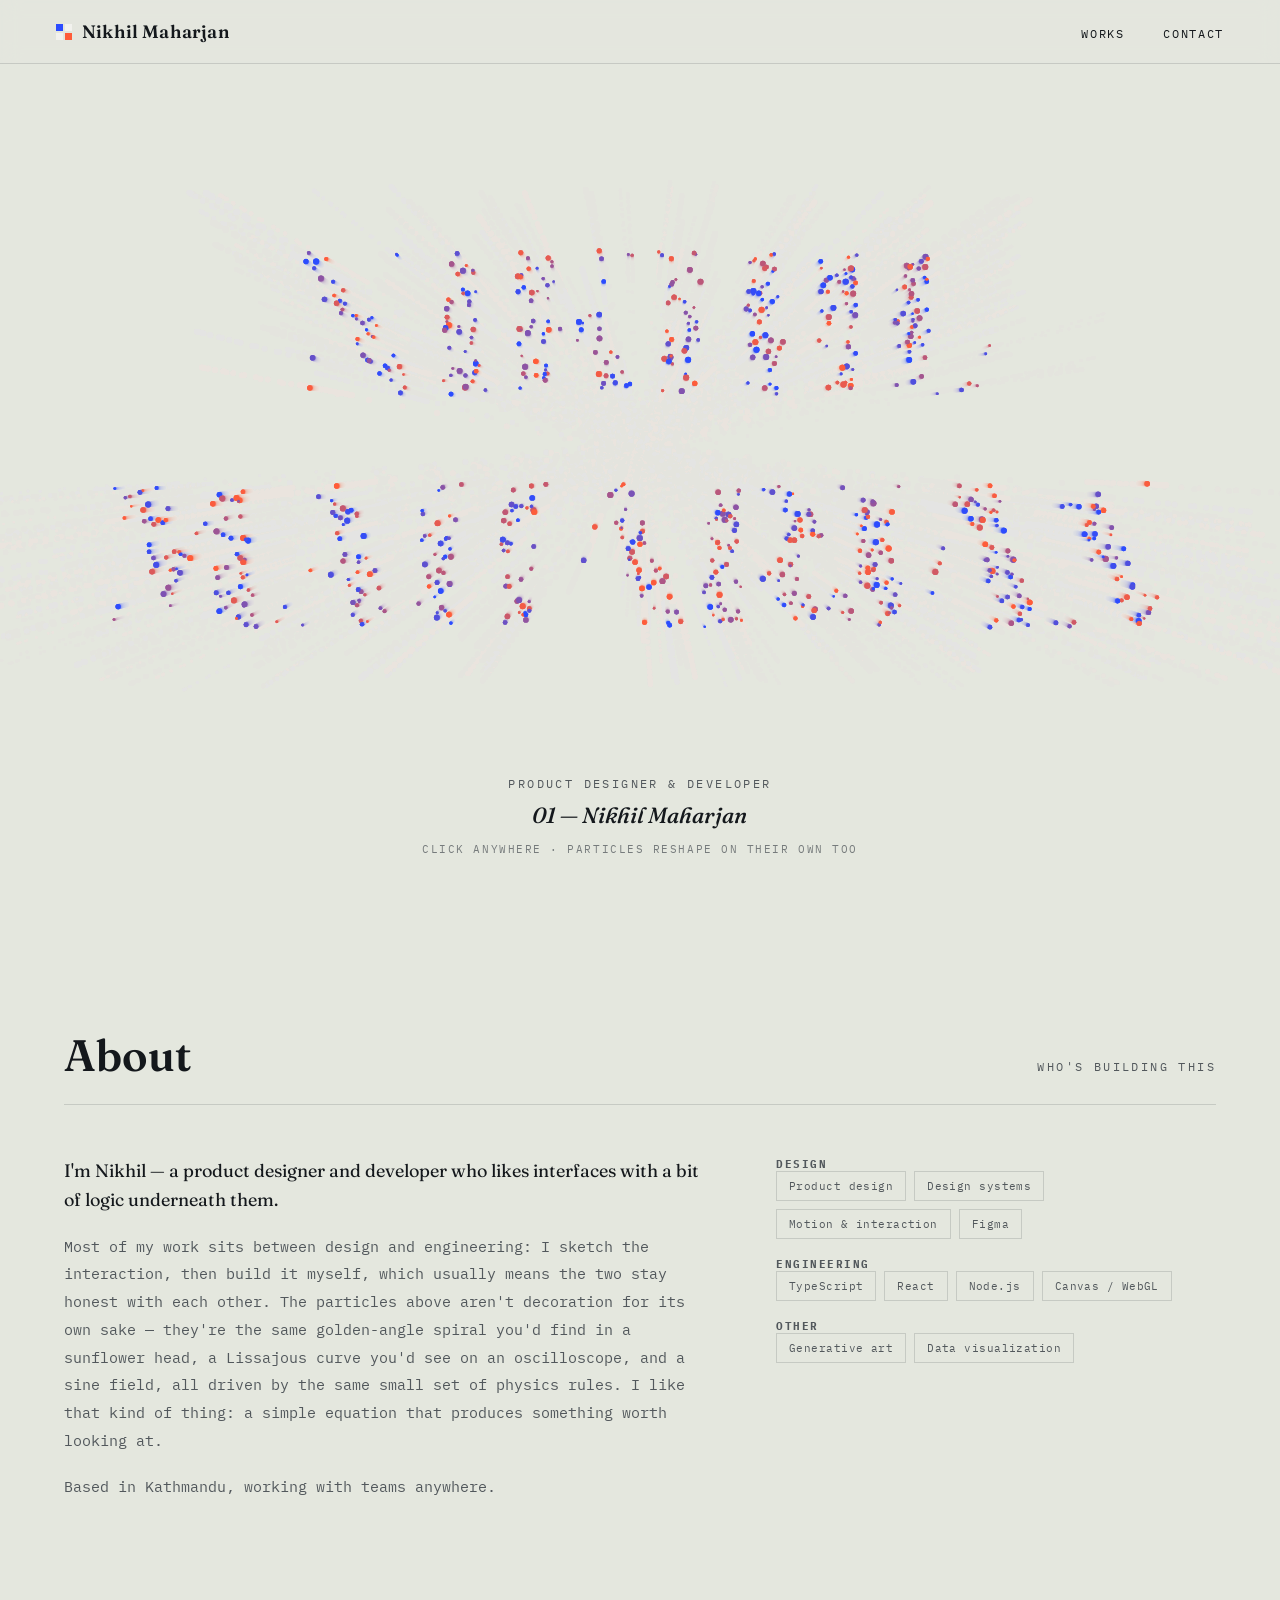
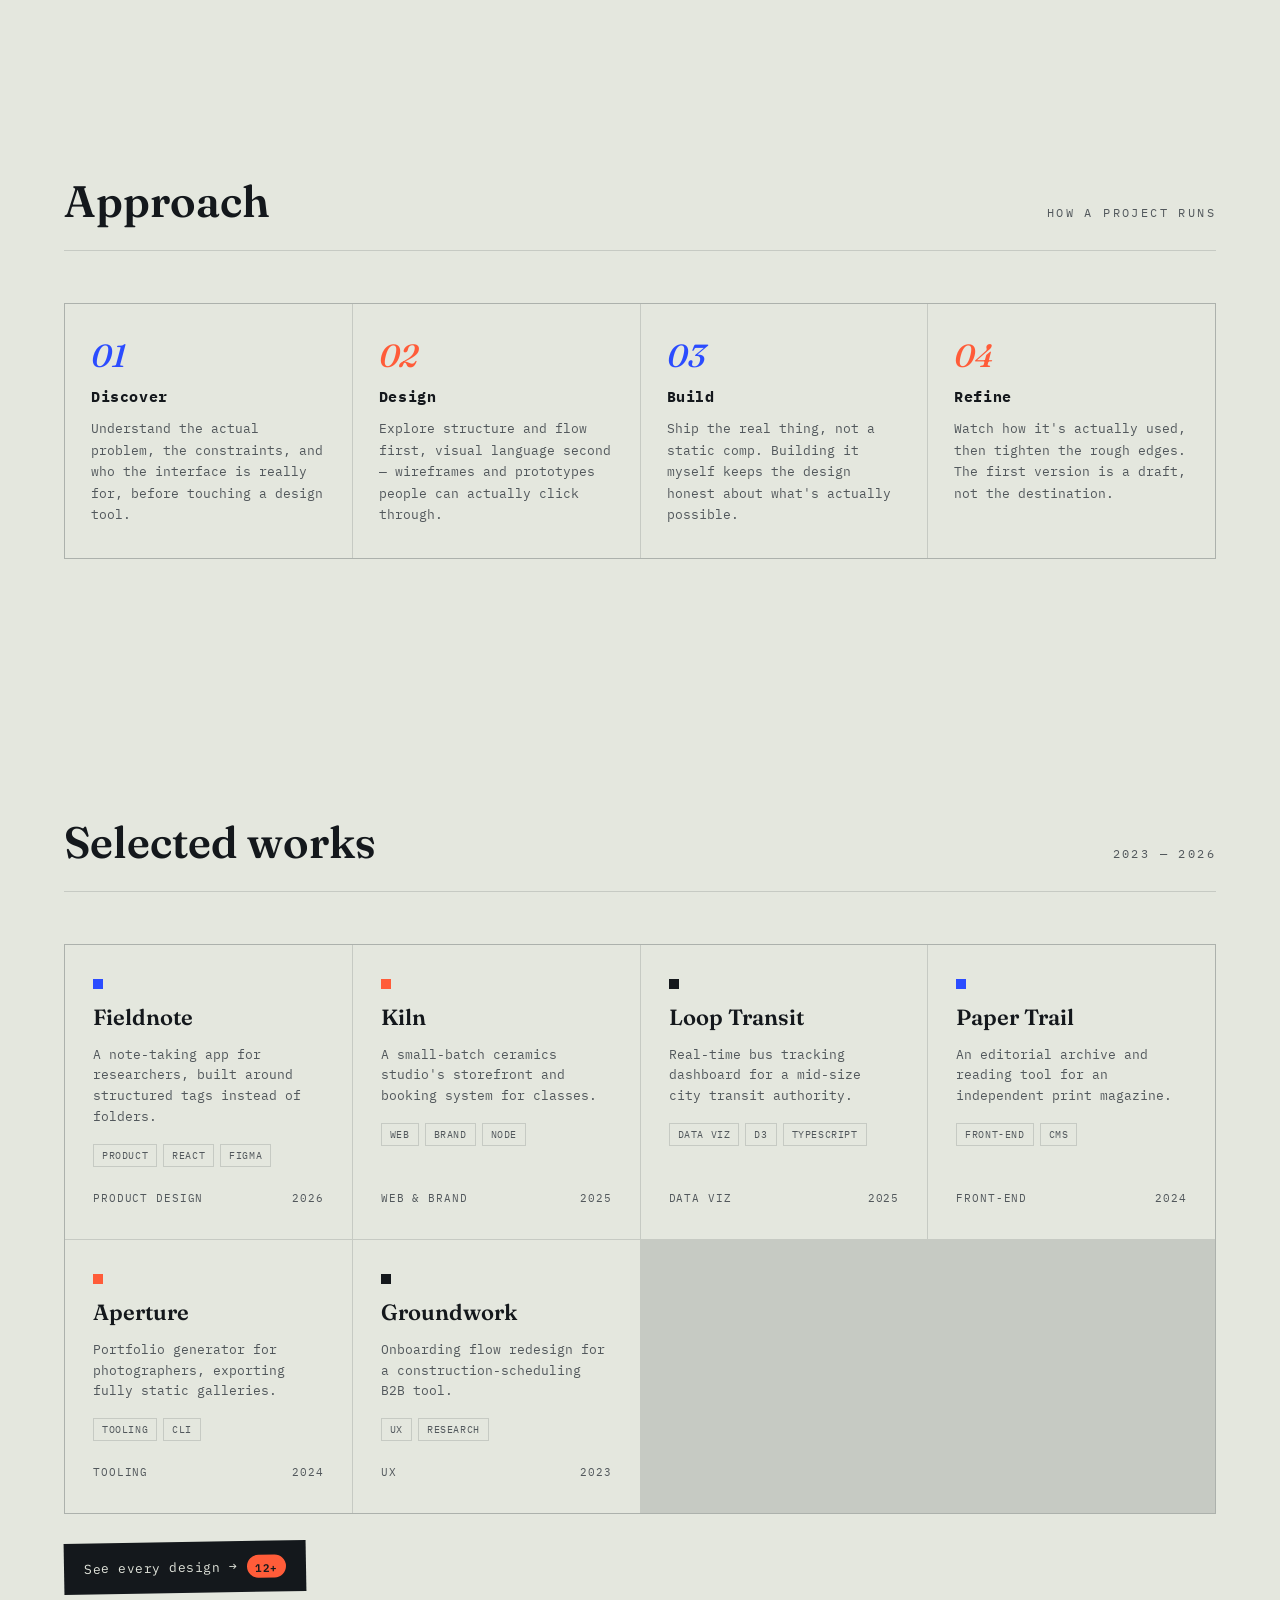
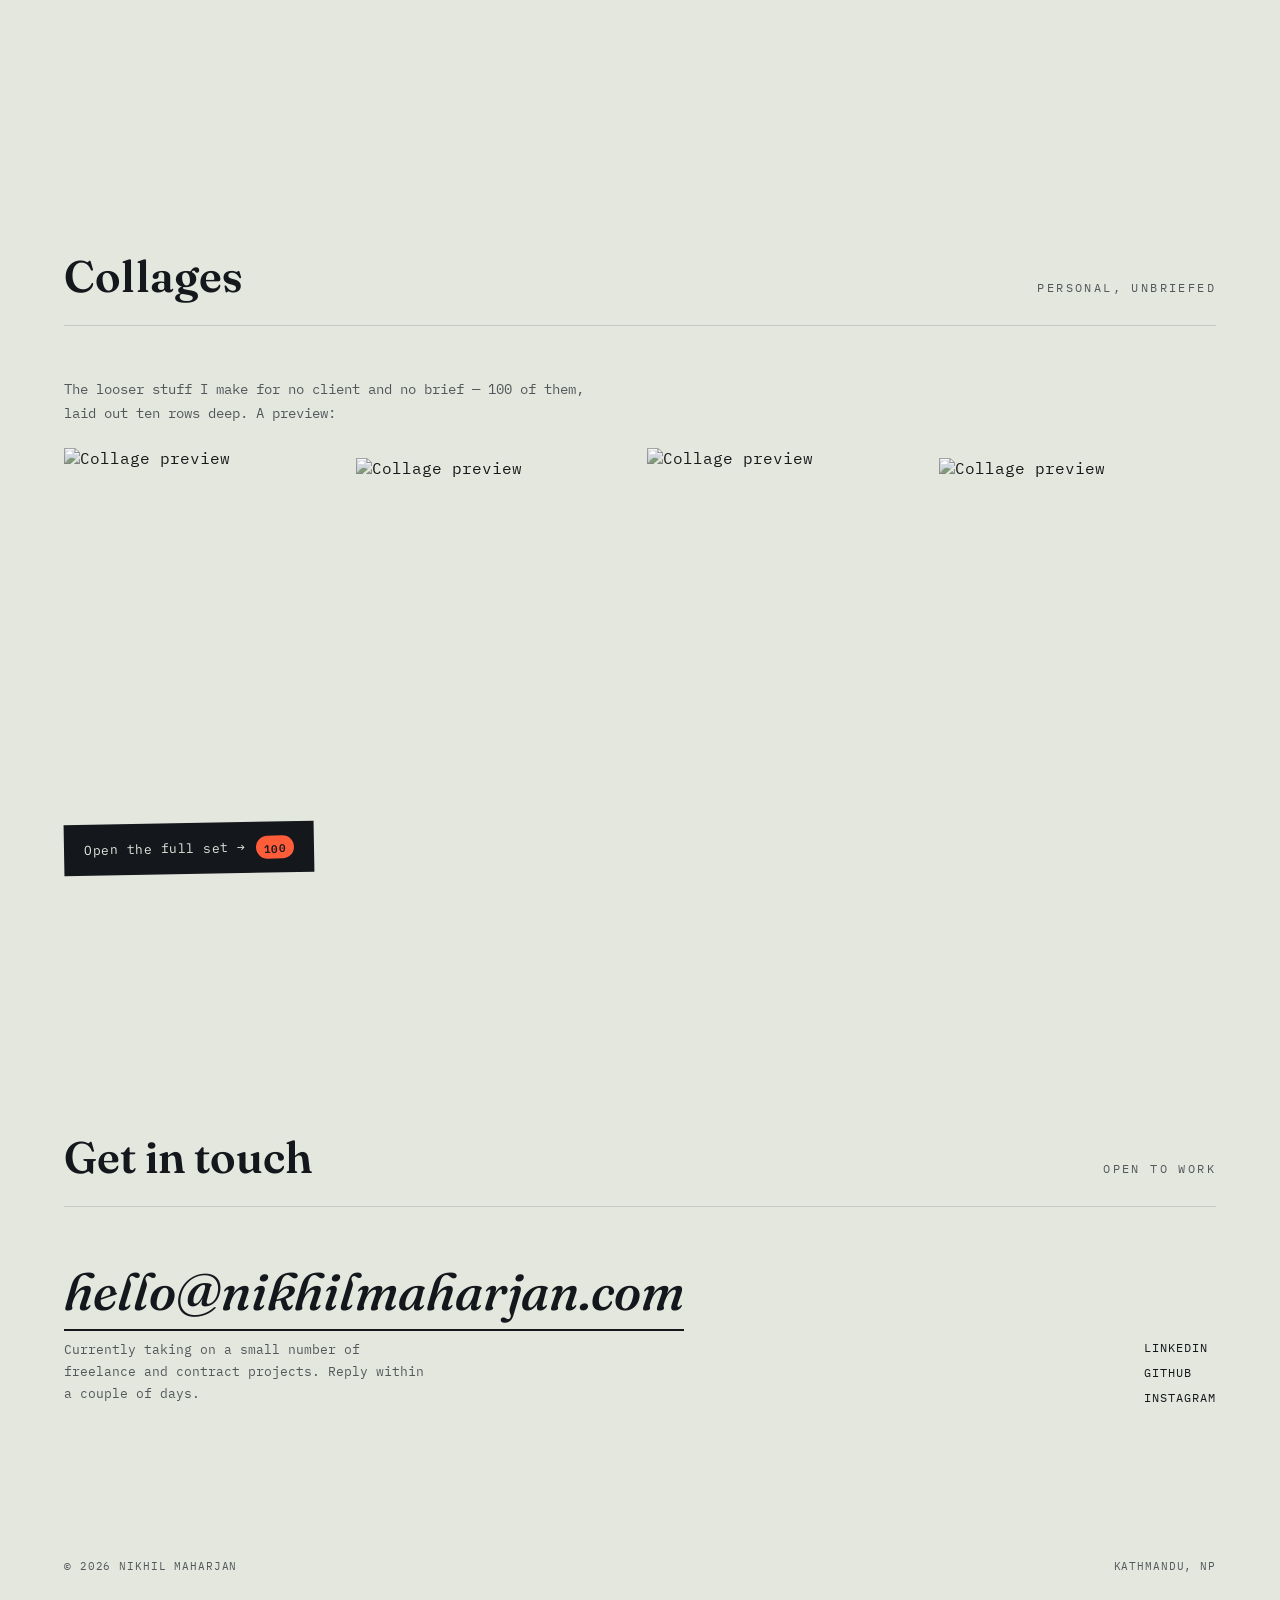
==== commit fbafe26d: "Add files via upload" ====
--- a/index.html
+++ b/index.html
@@ -8,17 +8,18 @@
 <link href="https://fonts.googleapis.com/css2?family=Fraunces:ital,opsz,wght@0,9..144,400;0,9..144,600;1,9..144,500&family=IBM+Plex+Mono:wght@400;500;600&display=swap" rel="stylesheet">
 <link rel="stylesheet" href="style.css">
 <link rel="icon" type="image/svg+xml" href="logo.svg">
-<link rel="apple-touch-icon" href="logo.svg">
 </head>
 <body>
 
   <nav class="nav">
-    <a href="#hero" class="nav-mark" aria-label="Nikhil Maharjan — home">
-      <svg class="site-logo" width="22" height="22" viewBox="0 0 22 22" role="img" aria-hidden="true">
-        <rect x="1" y="1" width="20" height="20" rx="3" fill="none" stroke="currentColor" stroke-width="1.5"/>
-        <path d="M5 16V6l6 6 6-6v10" fill="none" stroke="currentColor" stroke-width="1.5" stroke-linecap="round" stroke-linejoin="round"/>
+    <a href="#" class="nav-mark">
+      <svg width="16" height="16" viewBox="0 0 16 16">
+        <rect x="0" y="0" width="7" height="7" fill="#2b4cff"/>
+        <rect x="9" y="0" width="7" height="7" fill="#f2f2ee"/>
+        <rect x="0" y="9" width="7" height="7" fill="#f2f2ee"/>
+        <rect x="9" y="9" width="7" height="7" fill="#ff5c39"/>
       </svg>
-      <span>Nikhil Maharjan</span>
+      Nikhil Maharjan
     </a>
     <ul class="nav-links">
       <li><a href="#works">Works</a></li>
@@ -154,6 +155,28 @@
         <div class="work-meta"><span>UX</span><span>2023</span></div>
       </article>
     </div>
+    <a class="view-all" href="gallery.html">
+      <span>See every design &rarr;</span>
+      <span class="view-all-badge">12+</span>
+    </a>
+  </section>
+
+  <section id="collages">
+    <div class="section-head">
+      <h2>Collages</h2>
+      <p class="eyebrow">Personal, unbriefed</p>
+    </div>
+    <p class="collage-teaser-text">The looser stuff I make for no client and no brief — 100 of them, laid out ten rows deep. A preview:</p>
+    <div class="collage-teaser">
+      <img src="images/collage-008.png" alt="Collage preview" loading="lazy">
+      <img src="images/collage-010.png" alt="Collage preview" loading="lazy">
+      <img src="images/collage-035.png" alt="Collage preview" loading="lazy">
+      <img src="images/collage-037.png" alt="Collage preview" loading="lazy">
+    </div>
+    <a class="view-all" href="collages.html">
+      <span>Open the full set &rarr;</span>
+      <span class="view-all-badge">100</span>
+    </a>
   </section>
 
   <section id="contact">
@@ -163,7 +186,7 @@
     </div>
     <div class="contact-wrap">
       <div>
-        <a class="contact-email" href="mailto:wizelmorsha@gmail.com">wizelmorsha@gmail.com</a>
+        <a class="contact-email" href="mailto:hello@nikhilmaharjan.com">hello@nikhilmaharjan.com</a>
         <p class="contact-note">Currently taking on a small number of freelance and contract projects. Reply within a couple of days.</p>
       </div>
       <ul class="contact-list">
--- a/style.css
+++ b/style.css
@@ -24,34 +24,29 @@
 /* ---------- NAV ---------- */
 .nav{
   position:fixed;
-  top:0;
-  left:0;
-  right:0;
-  z-index:1000;
+  top:0; left:0; right:0;
+  z-index:100;
   display:flex;
   align-items:center;
   justify-content:space-between;
-  padding:18px clamp(16px, 5vw, 56px);
-  mix-blend-mode:difference;
-  color:#f2f2ee;
-  isolation:isolate;
-  will-change:transform;
+  padding: 20px clamp(20px, 5vw, 56px);
+  background:rgba(228,231,222,0.72);
+  backdrop-filter:blur(10px);
+  -webkit-backdrop-filter:blur(10px);
+  border-bottom:1px solid var(--line);
+  color: var(--ink);
 }
 .nav-mark{
   display:flex;
   align-items:center;
   gap:10px;
-  flex-shrink:0;
   text-decoration:none;
   font-family:'Fraunces', serif;
   font-weight:600;
   font-size:18px;
   letter-spacing:0.01em;
 }
-.nav-mark svg{
-  display:block;
-  flex-shrink:0;
-}
+.nav-mark svg{ display:block; }
 .nav-links{
   display:flex;
   gap:clamp(18px, 3vw, 40px);
@@ -64,7 +59,6 @@
   letter-spacing:0.14em;
   text-transform:uppercase;
   position:relative;
-  display:inline-block;
   padding-bottom:3px;
 }
 .nav-links a::after{
@@ -81,8 +75,7 @@
 /* ---------- HERO ---------- */
 .hero{
   position:relative;
-  height:100svh;
-  min-height:560px;
+  height:100vh;
   width:100%;
   overflow:hidden;
   background:var(--paper);
@@ -311,6 +304,59 @@
   padding-top:10px;
 }
 
+.view-all{
+  display:inline-flex;
+  align-items:center;
+  gap:10px;
+  margin-top:28px;
+  padding:14px 20px;
+  background:var(--ink);
+  color:var(--paper);
+  text-decoration:none;
+  font-size:13px;
+  letter-spacing:0.04em;
+  transform:rotate(-1deg);
+  transition:transform .25s ease, background .25s ease;
+}
+.view-all:hover{
+  transform:rotate(0deg) translateY(-2px);
+  background:var(--signal);
+}
+.view-all-badge{
+  font-size:11px;
+  background:var(--signal-warm);
+  color:var(--ink);
+  padding:2px 8px;
+  border-radius:100px;
+  font-weight:600;
+}
+
+.collage-teaser-text{
+  font-size:14px;
+  color:var(--ink-soft);
+  max-width:520px;
+  margin:0 0 22px;
+  line-height:1.7;
+}
+.collage-teaser{
+  display:grid;
+  grid-template-columns:repeat(4, 1fr);
+  gap:14px;
+}
+.collage-teaser img{
+  width:100%;
+  aspect-ratio:4/5;
+  object-fit:cover;
+  display:block;
+  filter:grayscale(0.7);
+  transition:transform .3s ease, filter .3s ease;
+}
+.collage-teaser img:nth-child(2n){ transform:translateY(10px); }
+.collage-teaser img:hover{ filter:grayscale(0); transform:scale(1.03); }
+@media (max-width:640px){
+  .collage-teaser{ grid-template-columns:repeat(2, 1fr); }
+}
+
 /* ---------- CONTACT ---------- */
 .contact-wrap{
   display:flex;
@@ -357,144 +403,3 @@
   text-transform:uppercase;
   color:var(--ink-soft);
 }
-
-
-/* ---------- MOBILE ---------- */
-@media (max-width: 640px){
-  .nav{
-    padding:14px 16px;
-  }
-
-  .nav-mark{
-    gap:8px;
-    font-size:15px;
-  }
-
-  .site-logo{
-    width:20px;
-    height:20px;
-  }
-
-  .nav-links{
-    gap:14px;
-  }
-
-  .nav-links a{
-    font-size:10px;
-    letter-spacing:0.09em;
-  }
-
-  .hero-ui{
-    width:calc(100% - 32px);
-    bottom:28px;
-  }
-
-  .hero-ui .eyebrow{
-    font-size:9px;
-    letter-spacing:0.12em;
-    line-height:1.5;
-  }
-
-  .formation-label{
-    font-size:clamp(15px, 5vw, 20px);
-    line-height:1.3;
-  }
-
-  .hint{
-    font-size:9px;
-    letter-spacing:0.08em;
-    line-height:1.5;
-  }
-
-  section{
-    padding:64px 16px;
-  }
-
-  .section-head{
-    margin-bottom:34px;
-    padding-bottom:16px;
-  }
-
-  .section-head h2{
-    font-size:clamp(28px, 9vw, 38px);
-  }
-
-  .section-head .eyebrow{
-    font-size:9px;
-    letter-spacing:0.12em;
-  }
-
-  .about-bio p{
-    font-size:14px;
-    line-height:1.75;
-  }
-
-  .about-bio p:first-child{
-    font-size:19px;
-    line-height:1.45;
-  }
-
-  .about-skills{
-    flex-basis:100%;
-  }
-
-  .chip{
-    font-size:10px;
-    padding:7px 9px;
-  }
-
-  .approach-card{
-    padding:24px 20px;
-  }
-
-  .approach-card p,
-  .work p{
-    font-size:13px;
-    line-height:1.7;
-  }
-
-  .works-grid{
-    grid-template-columns:1fr;
-  }
-
-  .contact-wrap{
-    align-items:flex-start;
-    gap:32px;
-  }
-
-  .contact-email{
-    display:inline-block;
-    max-width:100%;
-    font-size:clamp(25px, 8vw, 40px);
-    overflow-wrap:anywhere;
-  }
-
-  .contact-note{
-    font-size:12px;
-    line-height:1.7;
-  }
-
-  footer{
-    padding:22px 16px 30px;
-    flex-direction:column;
-    gap:8px;
-    font-size:9px;
-  }
-}
-
-@media (max-width: 380px){
-  .nav-mark span{
-    max-width:120px;
-    overflow:hidden;
-    text-overflow:ellipsis;
-    white-space:nowrap;
-  }
-
-  .nav-links{
-    gap:10px;
-  }
-
-  .nav-links a{
-    font-size:9px;
-  }
-}
